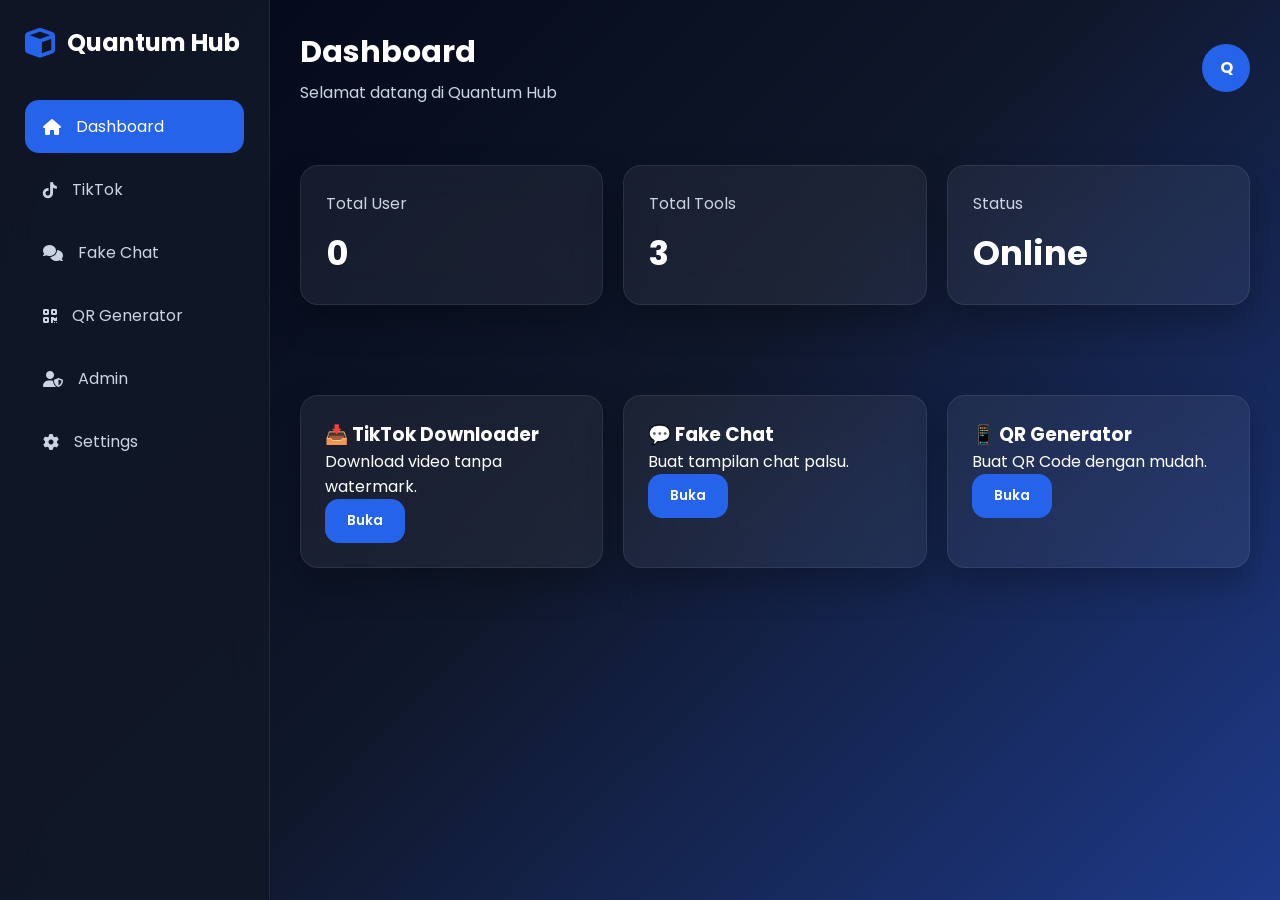
==== pages/dashboard.html @ 3cea06ce "First Quantum Hub" ====
<!DOCTYPE html>
<html lang="id">

<head>

    <meta charset="UTF-8">
    <meta name="viewport" content="width=device-width, initial-scale=1.0">

    <title>Quantum Hub | Dashboard</title>

    <!-- CSS -->
    <link rel="stylesheet" href="../assets/css/style.css">
    <link rel="stylesheet" href="../assets/css/layout.css">
    <link rel="stylesheet" href="../assets/css/components.css">
    <link rel="stylesheet" href="../assets/css/pages.css">
    <link rel="stylesheet" href="../assets/css/animations.css">
    <link rel="stylesheet" href="../assets/css/responsive.css">

    <!-- Font Awesome -->
    <link rel="stylesheet"
        href="https://cdnjs.cloudflare.com/ajax/libs/font-awesome/6.7.2/css/all.min.css">

</head>

<body>

<div class="app">

    <!-- Sidebar -->
    <aside class="sidebar">

        <div class="logo">
            <i class="fa-solid fa-cube"></i>
            <span>Quantum Hub</span>
        </div>

        <ul>

            <li>
                <a href="dashboard.html" class="active">
                    <i class="fa-solid fa-house"></i>
                    Dashboard
                </a>
            </li>

            <li>
                <a href="tiktok.html">
                    <i class="fa-brands fa-tiktok"></i>
                    TikTok
                </a>
            </li>

            <li>
                <a href="fakechat.html">
                    <i class="fa-solid fa-comments"></i>
                    Fake Chat
                </a>
            </li>

            <li>
                <a href="qr.html">
                    <i class="fa-solid fa-qrcode"></i>
                    QR Generator
                </a>
            </li>

            <li>
                <a href="admin.html">
                    <i class="fa-solid fa-user-shield"></i>
                    Admin
                </a>
            </li>

            <li>
                <a href="settings.html">
                    <i class="fa-solid fa-gear"></i>
                    Settings
                </a>
            </li>

        </ul>

    </aside>

    <!-- Main -->
    <main class="main">

        <header class="navbar">

            <div class="navbar-left">

                <h1>Dashboard</h1>

                <p>Selamat datang di Quantum Hub</p>

            </div>

            <div class="navbar-right">

                <div class="avatar">
                    Q
                </div>

            </div>

        </header>

        <!-- Statistik -->

        <section class="stats">

            <div class="card stat-card">
                <p>Total User</p>
                <h2 id="totalUsers">0</h2>
            </div>

            <div class="card stat-card">
                <p>Total Tools</p>
                <h2>3</h2>
            </div>

            <div class="card stat-card">
                <p>Status</p>
                <h2>Online</h2>
            </div>

        </section>

        <!-- Quick Tools -->

        <section class="tools">

            <div class="card hover-up">
                <h3>📥 TikTok Downloader</h3>
                <p>Download video tanpa watermark.</p>
                <button class="btn">Buka</button>
            </div>

            <div class="card hover-up">
                <h3>💬 Fake Chat</h3>
                <p>Buat tampilan chat palsu.</p>
                <button class="btn">Buka</button>
            </div>

            <div class="card hover-up">
                <h3>📱 QR Generator</h3>
                <p>Buat QR Code dengan mudah.</p>
                <button class="btn">Buka</button>
            </div>

        </section>

    </main>

</div>

<script src="../assets/js/utils.js"></script>
<script src="../assets/js/api.js"></script>
<script src="../assets/js/dashboard.js"></script>
<script src="../assets/js/app.js"></script>

</body>

</html>
---- assets/css/style.css ----
/* ==========================================
   QUANTUM HUB V2
   Master Style
========================================== */

/* Google Font */
@import url('https://fonts.googleapis.com/css2?family=Poppins:wght@300;400;500;600;700;800&display=swap');

/* Reset */

*{
    margin:0;
    padding:0;
    box-sizing:border-box;
}

/* Root Color */

:root{

    --primary:#2563eb;
    --primary-hover:#1d4ed8;

    --success:#22c55e;
    --warning:#f59e0b;
    --danger:#ef4444;

    --background:#0f172a;
    --surface:#111827;

    --card:rgba(255,255,255,.06);

    --border:rgba(255,255,255,.08);

    --text:#ffffff;
    --text-secondary:#cbd5e1;

    --radius:18px;

    --shadow:0 15px 35px rgba(0,0,0,.25);

    --transition:.3s;

}

/* Body */

body{

    font-family:'Poppins',sans-serif;

    background:linear-gradient(
        135deg,
        #020617,
        #0f172a,
        #1e3a8a
    );

    color:var(--text);

    min-height:100vh;

    overflow-x:hidden;

}

/* Link */

a{

    color:inherit;

    text-decoration:none;

}

/* List */

ul{

    list-style:none;

}

/* Button */

button{

    font-family:inherit;

    cursor:pointer;

    border:none;

}

/* Input */

input,
textarea,
select{

    font-family:inherit;

    outline:none;

}

/* Image */

img{

    max-width:100%;

    display:block;

}

/* Scrollbar */

::-webkit-scrollbar{

    width:8px;

}

::-webkit-scrollbar-track{

    background:#0b1120;

}

::-webkit-scrollbar-thumb{

    background:var(--primary);

    border-radius:999px;

}

/* Selection */

::selection{

    background:var(--primary);

    color:#fff;

}

/* Container */

.container{

    width:min(1200px,92%);

    margin:auto;

}

/* Glass Effect */

.glass{

    background:var(--card);

    backdrop-filter:blur(18px);

    border:1px solid var(--border);

    border-radius:var(--radius);

    box-shadow:var(--shadow);

}

/* Section */

section{

    padding:30px 0;

}

/* Animation */

.fade{

    animation:fade .5s ease;

}

@keyframes fade{

    from{

        opacity:0;

        transform:translateY(20px);

    }

    to{

        opacity:1;

        transform:translateY(0);

    }

}

/* Light Theme */

.light-mode{

    background:#f8fafc;

    color:#111827;

}

.light-mode .card,
.light-mode .login-box{

    background:#ffffff;

    color:#111827;

}
---- assets/css/layout.css ----
/* ==========================================
   QUANTUM HUB V2
   Layout
========================================== */

/* Wrapper */

.app {
  
  display: flex;
  
  min-height: 100vh;
  
}

/* ===========================
   Sidebar
=========================== */

.sidebar {
  
  width: 270px;
  
  background: rgba(17, 24, 39, .90);
  
  backdrop-filter: blur(20px);
  
  border-right: 1px solid var(--border);
  
  position: fixed;
  
  left: 0;
  
  top: 0;
  
  bottom: 0;
  
  padding: 25px;
  
  overflow-y: auto;
  
}

.logo {
  
  display: flex;
  
  align-items: center;
  
  gap: 12px;
  
  margin-bottom: 40px;
  
  font-size: 24px;
  
  font-weight: 700;
  
}

.logo i {
  
  color: var(--primary);
  
  font-size: 30px;
  
}

.sidebar ul {
  
  display: flex;
  
  flex-direction: column;
  
  gap: 10px;
  
}

.sidebar a {
  
  display: flex;
  
  align-items: center;
  
  gap: 15px;
  
  padding: 14px 18px;
  
  border-radius: 14px;
  
  color: var(--text-secondary);
  
  transition: var(--transition);
  
}

.sidebar a:hover {
  
  background: rgba(37, 99, 235, .15);
  
  color: var(--text);
  
}

.sidebar a.active {
  
  background: var(--primary);
  
  color: #fff;
  
}

/* ===========================
   Main
=========================== */

.main {
  
  flex: 1;
  
  margin-left: 270px;
  
  padding: 30px;
  
}

/* ===========================
   Navbar
=========================== */

.navbar {
  
  display: flex;
  
  justify-content: space-between;
  
  align-items: center;
  
  margin-bottom: 30px;
  
}

.navbar-left h1 {
  
  font-size: 30px;
  
  font-weight: 700;
  
}

.navbar-left p {
  
  color: var(--text-secondary);
  
  margin-top: 5px;
  
}

.navbar-right {
  
  display: flex;
  
  align-items: center;
  
  gap: 15px;
  
}

.avatar {
  
  width: 48px;
  
  height: 48px;
  
  border-radius: 50%;
  
  background: var(--primary);
  
  display: flex;
  
  justify-content: center;
  
  align-items: center;
  
  font-weight: 700;
  
  color: #fff;
  
}

/* ===========================
   Grid
=========================== */

.grid {
  
  display: grid;
  
  gap: 20px;
  
}

.grid-2 {
  
  grid-template-columns: repeat(2, 1fr);
  
}

.grid-3 {
  
  grid-template-columns: repeat(3, 1fr);
  
}

.grid-4 {
  
  grid-template-columns: repeat(4, 1fr);
  
}
---- assets/css/components.css ----
/* ==========================================
   QUANTUM HUB V2
   Components
========================================== */

/* ========= Card ========= */

.card {
  
  background: var(--card);
  
  border: 1px solid var(--border);
  
  border-radius: var(--radius);
  
  backdrop-filter: blur(18px);
  
  box-shadow: var(--shadow);
  
  padding: 24px;
  
  transition: var(--transition);
  
}

.card:hover {
  
  transform: translateY(-6px);
  
  border-color: var(--primary);
  
}

/* ========= Button ========= */

.btn {
  
  display: inline-flex;
  
  align-items: center;
  
  justify-content: center;
  
  gap: 10px;
  
  padding: 12px 22px;
  
  border: none;
  
  border-radius: 14px;
  
  background: var(--primary);
  
  color: #fff;
  
  font-weight: 600;
  
  cursor: pointer;
  
  transition: var(--transition);
  
}

.btn:hover {
  
  background: var(--primary-hover);
  
  transform: translateY(-2px);
  
}

.btn-outline {
  
  background: transparent;
  
  border: 1px solid var(--primary);
  
  color: var(--primary);
  
}

.btn-outline:hover {
  
  background: var(--primary);
  
  color: #fff;
  
}

/* ========= Input ========= */

.input {
  
  width: 100%;
  
  padding: 14px 16px;
  
  border-radius: 14px;
  
  border: 1px solid var(--border);
  
  background: rgba(255, 255, 255, .05);
  
  color: #fff;
  
  margin-top: 8px;
  
  transition: .3s;
  
}

.input:focus {
  
  border-color: var(--primary);
  
  box-shadow: 0 0 0 3px rgba(37, 99, 235, .2);
  
}

.input::placeholder {
  
  color: #94a3b8;
  
}

/* ========= Badge ========= */

.badge {
  
  display: inline-block;
  
  padding: 6px 12px;
  
  border-radius: 999px;
  
  font-size: 13px;
  
  font-weight: 600;
  
}

.badge-success {
  
  background: rgba(34, 197, 94, .15);
  
  color: #22c55e;
  
}

.badge-warning {
  
  background: rgba(245, 158, 11, .15);
  
  color: #f59e0b;
  
}

.badge-danger {
  
  background: rgba(239, 68, 68, .15);
  
  color: #ef4444;
  
}

/* ========= Table ========= */

.table {
  
  width: 100%;
  
  border-collapse: collapse;
  
}

.table th,
.table td {
  
  padding: 14px;
  
  border-bottom: 1px solid var(--border);
  
  text-align: left;
  
}

.table th {
  
  color: #fff;
  
}

.table td {
  
  color: var(--text-secondary);
  
}

/* ========= Loading ========= */

.loading {
  
  width: 22px;
  
  height: 22px;
  
  border: 3px solid rgba(255, 255, 255, .2);
  
  border-top-color: #fff;
  
  border-radius: 50%;
  
  animation: spin 1s linear infinite;
  
}

@keyframes spin {
  
  to {
    
    transform: rotate(360deg);
    
  }
  
}
/* ===========================
   Toast
=========================== */

.toast {
  
  position: fixed;
  
  right: 20px;
  
  bottom: 20px;
  
  background: #2563eb;
  
  color: #fff;
  
  padding: 14px 20px;
  
  border-radius: 12px;
  
  opacity: 0;
  
  transform: translateY(20px);
  
  transition: .3s;
  
  z-index: 9999;
  
  box-shadow: var(--shadow);
  
}

.toast.show {
  
  opacity: 1;
  
  transform: translateY(0);
  
}

.toast.error {
  
  background: #ef4444;
  
}

.toast.success {
  
  background: #22c55e;
  
}
---- assets/css/pages.css ----
/* ==========================================
   QUANTUM HUB V2
   Pages
========================================== */

/* ===========================
   Login
=========================== */

.login-page {
  
  min-height: 100vh;
  
  display: flex;
  
  justify-content: center;
  
  align-items: center;
  
  padding: 20px;
  
}

.login-box {
  
  width: 100%;
  
  max-width: 420px;
  
  background: var(--card);
  
  border: 1px solid var(--border);
  
  border-radius: var(--radius);
  
  backdrop-filter: blur(20px);
  
  box-shadow: var(--shadow);
  
  padding: 35px;
  
}

.login-box h1 {
  
  text-align: center;
  
  margin-bottom: 10px;
  
}

.login-box p {
  
  text-align: center;
  
  color: var(--text-secondary);
  
  margin-bottom: 25px;
  
}

.login-box .input {
  
  margin-bottom: 18px;
  
}

.login-box .btn {
  
  width: 100%;
  
}

/* ===========================
   Dashboard
=========================== */

.stats {
  
  display: grid;
  
  grid-template-columns: repeat(auto-fit, minmax(220px, 1fr));
  
  gap: 20px;
  
  margin-bottom: 30px;
  
}

.stat-card {
  
  padding: 25px;
  
}

.stat-card h2 {
  
  font-size: 34px;
  
  margin-top: 12px;
  
}

.stat-card p {
  
  color: var(--text-secondary);
  
}

.tools {
  
  display: grid;
  
  grid-template-columns: repeat(auto-fit, minmax(250px, 1fr));
  
  gap: 20px;
  
}

/* ===========================
   Admin
=========================== */

.admin-grid {
  
  display: grid;
  
  grid-template-columns: repeat(auto-fit, minmax(280px, 1fr));
  
  gap: 20px;
  
}

.admin-card {
  
  padding: 25px;
  
}

/* ===========================
   TikTok
=========================== */

.download-box {
  
  max-width: 700px;
  
  margin: auto;
  
}

.download-box .input {
  
  margin-bottom: 15px;
  
}

/* ===========================
   QR
=========================== */

.qr-box {
  
  text-align: center;
  
}

.qr-preview {
  
  margin-top: 25px;
  
}

/* ===========================
   Fake Chat
=========================== */

.chat-preview {
  
  min-height: 400px;
  
}
---- assets/css/animations.css ----
/* ==========================================
   QUANTUM HUB V2
   Animations
========================================== */

.fade-in {
  
  animation: fadeIn .5s ease;
  
}

.slide-up {
  
  animation: slideUp .5s ease;
  
}

.zoom-in {
  
  animation: zoomIn .4s ease;
  
}

@keyframes fadeIn {
  
  from {
    
    opacity: 0;
    
  }
  
  to {
    
    opacity: 1;
    
  }
  
}

@keyframes slideUp {
  
  from {
    
    opacity: 0;
    
    transform: translateY(30px);
    
  }
  
  to {
    
    opacity: 1;
    
    transform: translateY(0);
    
  }
  
}

@keyframes zoomIn {
  
  from {
    
    opacity: 0;
    
    transform: scale(.9);
    
  }
  
  to {
    
    opacity: 1;
    
    transform: scale(1);
    
  }
  
}

.hover-up {
  
  transition: .3s;
  
}

.hover-up:hover {
  
  transform: translateY(-6px);
  
}

.rotate {
  
  transition: .3s;
  
}

.rotate:hover {
  
  transform: rotate(5deg);
  
}
---- assets/css/responsive.css ----
/* ==========================================
   QUANTUM HUB V2
   Responsive
========================================== */

@media(max-width:992px) {
  
  .sidebar {
    
    width: 80px;
    
    padding: 18px 10px;
    
  }
  
  .logo span {
    
    display: none;
    
  }
  
  .sidebar a {
    
    justify-content: center;
    
    font-size: 0;
    
  }
  
  .sidebar a i {
    
    font-size: 20px;
    
    margin: 0;
    
  }
  
  .main {
    
    margin-left: 80px;
    
    padding: 20px;
    
  }
  
}

@media(max-width:768px) {
  
  .grid-2,
  .grid-3,
  .grid-4 {
    
    grid-template-columns: 1fr;
    
  }
  
  .stats {
    
    grid-template-columns: 1fr;
    
  }
  
  .tools {
    
    grid-template-columns: 1fr;
    
  }
  
  .admin-grid {
    
    grid-template-columns: 1fr;
    
  }
  
  .navbar {
    
    flex-direction: column;
    
    align-items: flex-start;
    
    gap: 15px;
    
  }
  
}

@media(max-width:480px) {
  
  .main {
    
    padding: 15px;
    
  }
  
  .card {
    
    padding: 18px;
    
  }
  
  .btn {
    
    width: 100%;
    
  }
  
}
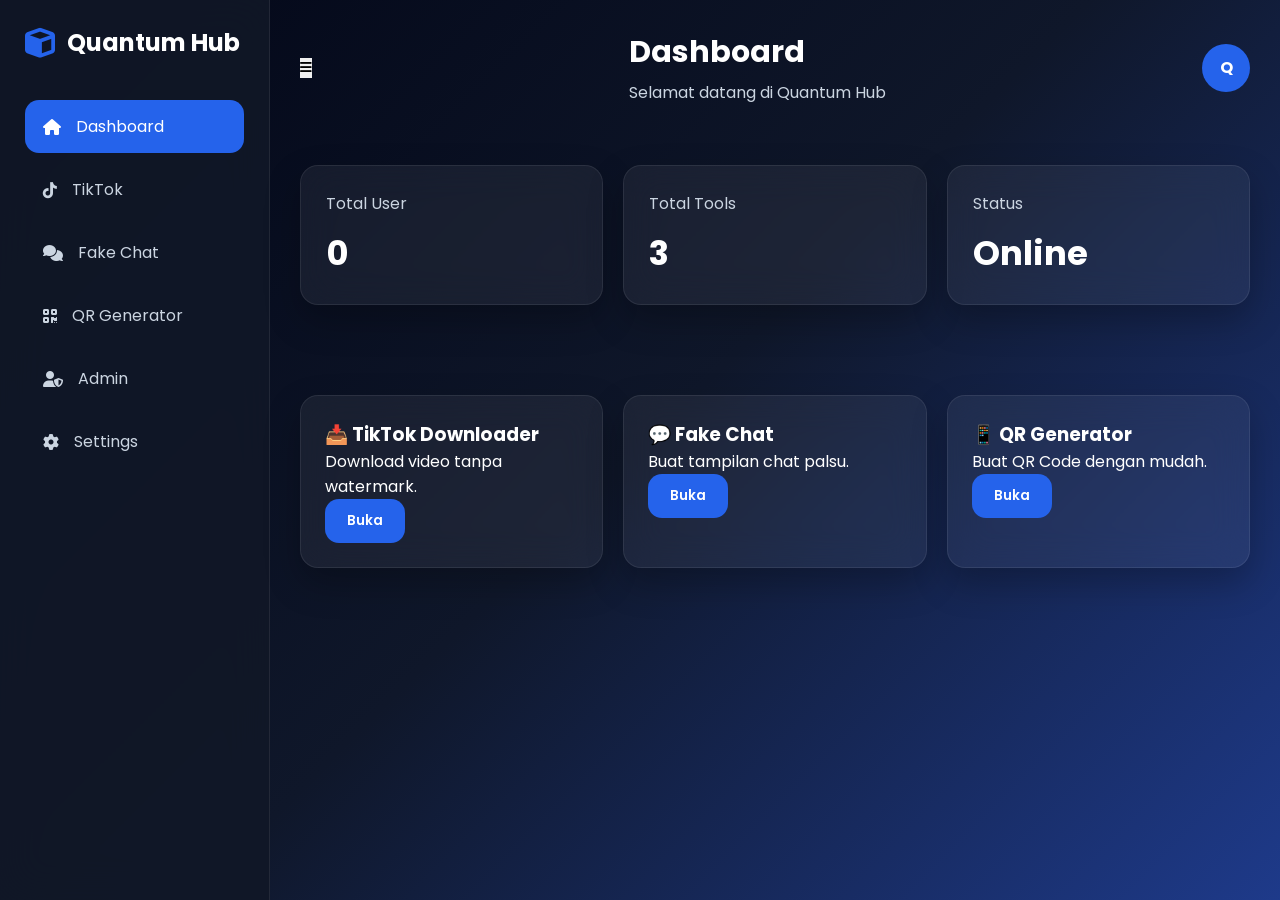
==== commit 57c00532: "tampilan" ====
--- a/pages/dashboard.html
+++ b/pages/dashboard.html
@@ -87,6 +87,12 @@
 
         <header class="navbar">
 
+    <button class="menu-btn" id="menuBtn">
+
+<i class="fa-solid fa-bars"></i>
+
+</button>
+
             <div class="navbar-left">
 
                 <h1>Dashboard</h1>
@@ -158,6 +164,7 @@
 <script src="../assets/js/api.js"></script>
 <script src="../assets/js/dashboard.js"></script>
 <script src="../assets/js/app.js"></script>
+<script src="../assets/js/menu.js"></script>
 
 </body>
 
--- a/assets/css/responsive.css
+++ b/assets/css/responsive.css
@@ -1,108 +1,112 @@
 /* ==========================================
-   QUANTUM HUB V2
-   Responsive
+   MOBILE RESPONSIVE
 ========================================== */
 
-@media(max-width:992px) {
-  
-  .sidebar {
-    
-    width: 80px;
-    
-    padding: 18px 10px;
-    
-  }
-  
-  .logo span {
-    
-    display: none;
-    
-  }
-  
-  .sidebar a {
-    
-    justify-content: center;
-    
-    font-size: 0;
-    
-  }
-  
-  .sidebar a i {
-    
-    font-size: 20px;
-    
-    margin: 0;
-    
-  }
-  
-  .main {
-    
-    margin-left: 80px;
-    
-    padding: 20px;
-    
-  }
-  
-}
 
-@media(max-width:768px) {
-  
-  .grid-2,
-  .grid-3,
-  .grid-4 {
-    
-    grid-template-columns: 1fr;
-    
-  }
-  
-  .stats {
-    
-    grid-template-columns: 1fr;
-    
-  }
-  
-  .tools {
-    
-    grid-template-columns: 1fr;
-    
-  }
-  
-  .admin-grid {
-    
-    grid-template-columns: 1fr;
-    
-  }
-  
-  .navbar {
-    
-    flex-direction: column;
-    
-    align-items: flex-start;
-    
-    gap: 15px;
-    
-  }
-  
-}
+@media (max-width: 768px){
 
-@media(max-width:480px) {
-  
-  .main {
-    
-    padding: 15px;
-    
-  }
-  
-  .card {
-    
-    padding: 18px;
-    
-  }
-  
-  .btn {
-    
-    width: 100%;
-    
-  }
-  
+
+    body{
+        overflow-x:hidden;
+    }
+
+
+    .app{
+        display:block;
+    }
+
+
+    /* Sidebar jadi menu tersembunyi */
+
+    .sidebar{
+
+        position:fixed;
+
+        top:0;
+        left:-260px;
+
+        width:250px;
+
+        height:100vh;
+
+        z-index:999;
+
+        transition:0.3s;
+
+    }
+
+
+    .sidebar.active{
+
+        left:0;
+
+    }
+
+
+
+    /* Main full layar */
+
+    .main{
+
+        width:100%;
+
+        padding:15px;
+
+    }
+
+
+
+    /* Navbar */
+
+    .navbar{
+
+        display:flex;
+
+        align-items:center;
+
+        justify-content:space-between;
+
+    }
+
+
+
+    /* Tombol garis 3 */
+
+    .menu-btn{
+
+        display:flex;
+
+        font-size:25px;
+
+        cursor:pointer;
+
+    }
+
+
+
+    /* Tools turun ke bawah */
+
+    .tools{
+
+        display:flex;
+
+        flex-direction:column;
+
+        gap:15px;
+
+    }
+
+
+
+    .stats{
+
+        display:flex;
+
+        flex-direction:column;
+
+        gap:15px;
+
+    }
+
+
 }
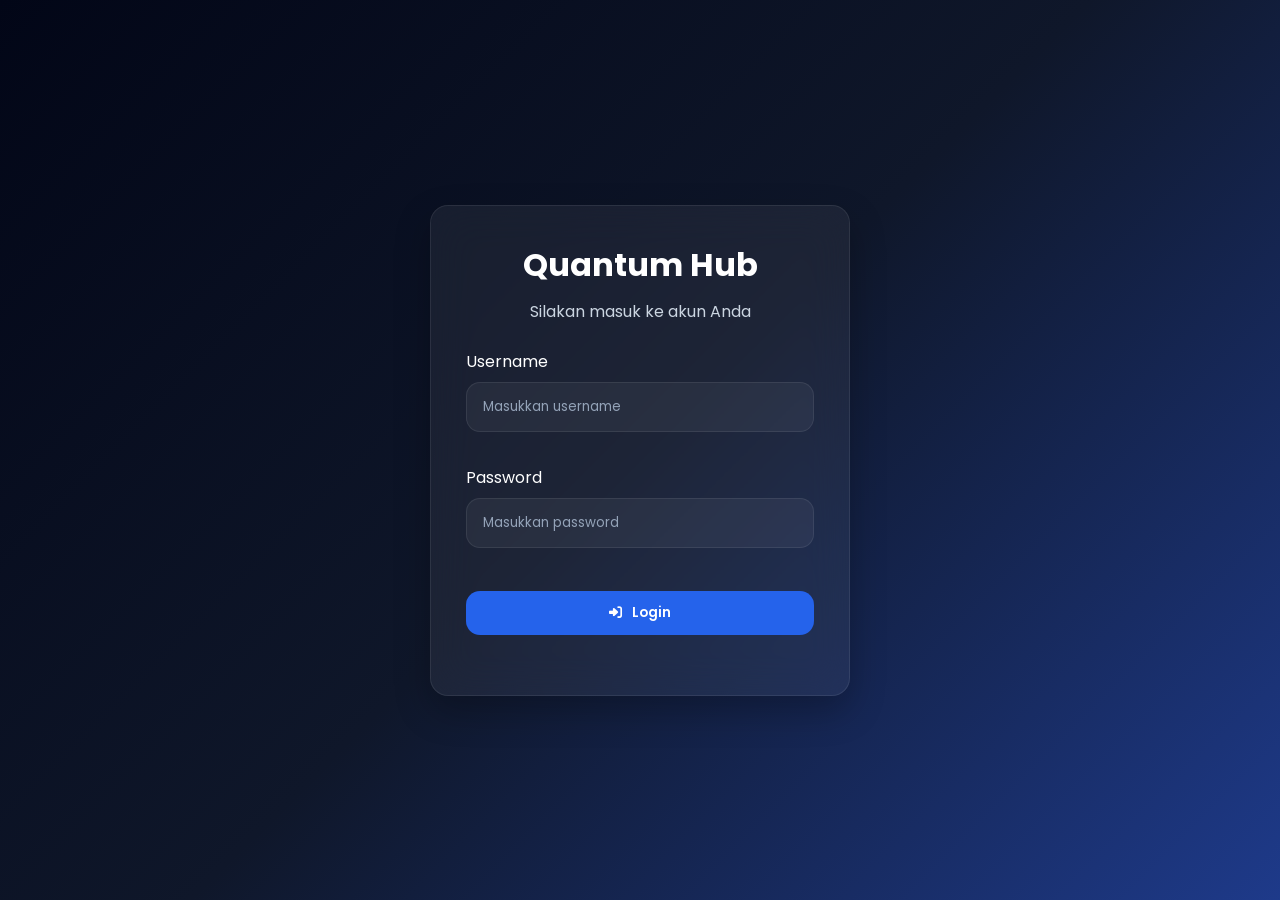
==== commit 3b06776a: "ubah" ====
--- a/pages/dashboard.html
+++ b/pages/dashboard.html
@@ -8,7 +8,9 @@
 
     <title>Quantum Hub | Dashboard</title>
 
+
     <!-- CSS -->
+
     <link rel="stylesheet" href="../assets/css/style.css">
     <link rel="stylesheet" href="../assets/css/layout.css">
     <link rel="stylesheet" href="../assets/css/components.css">
@@ -16,155 +18,384 @@
     <link rel="stylesheet" href="../assets/css/animations.css">
     <link rel="stylesheet" href="../assets/css/responsive.css">
 
+
     <!-- Font Awesome -->
+
     <link rel="stylesheet"
-        href="https://cdnjs.cloudflare.com/ajax/libs/font-awesome/6.7.2/css/all.min.css">
+    href="https://cdnjs.cloudflare.com/ajax/libs/font-awesome/6.7.2/css/all.min.css">
+
 
 </head>
 
+
 <body>
 
+
 <div class="app">
 
+
+
     <!-- Sidebar -->
+
     <aside class="sidebar">
 
+
         <div class="logo">
+
             <i class="fa-solid fa-cube"></i>
-            <span>Quantum Hub</span>
+
+            <span>
+                Quantum Hub
+            </span>
+
         </div>
 
+
+
         <ul>
 
-            <li>
+
+            <li>
+
                 <a href="dashboard.html" class="active">
+
                     <i class="fa-solid fa-house"></i>
+
                     Dashboard
-                </a>
-            </li>
-
-            <li>
+
+                </a>
+
+            </li>
+
+
+
+            <li>
+
                 <a href="tiktok.html">
+
                     <i class="fa-brands fa-tiktok"></i>
+
                     TikTok
-                </a>
-            </li>
-
-            <li>
+
+                </a>
+
+            </li>
+
+
+
+            <li>
+
                 <a href="fakechat.html">
+
                     <i class="fa-solid fa-comments"></i>
+
                     Fake Chat
-                </a>
-            </li>
-
-            <li>
+
+                </a>
+
+            </li>
+
+
+
+            <li>
+
                 <a href="qr.html">
+
                     <i class="fa-solid fa-qrcode"></i>
+
                     QR Generator
-                </a>
-            </li>
-
-            <li>
+
+                </a>
+
+            </li>
+
+
+
+            <li>
+
                 <a href="admin.html">
+
                     <i class="fa-solid fa-user-shield"></i>
+
                     Admin
-                </a>
-            </li>
-
-            <li>
+
+                </a>
+
+            </li>
+
+
+
+            <li>
+
                 <a href="settings.html">
+
                     <i class="fa-solid fa-gear"></i>
+
                     Settings
-                </a>
-            </li>
+
+                </a>
+
+            </li>
+
 
         </ul>
 
+
     </aside>
 
+
+
+
+
     <!-- Main -->
+
     <main class="main">
 
+
+
+        <!-- Navbar -->
+
         <header class="navbar">
 
-    <button class="menu-btn" id="menuBtn">
-
-<i class="fa-solid fa-bars"></i>
-
-</button>
 
             <div class="navbar-left">
 
-                <h1>Dashboard</h1>
-
-                <p>Selamat datang di Quantum Hub</p>
-
-            </div>
+
+
+                <button
+                class="menu-btn"
+                id="menuBtn">
+
+
+                    <i class="fa-solid fa-bars"></i>
+
+
+                </button>
+
+
+
+                <div>
+
+
+                    <h1>
+                        Dashboard
+                    </h1>
+
+
+                    <p>
+                        Selamat datang di Quantum Hub
+                    </p>
+
+
+                </div>
+
+
+
+            </div>
+
+
+
+
 
             <div class="navbar-right">
 
+
                 <div class="avatar">
+
                     Q
+
                 </div>
 
-            </div>
+
+            </div>
+
+
 
         </header>
 
+
+
+
+
+
+
         <!-- Statistik -->
 
+
         <section class="stats">
 
+
             <div class="card stat-card">
-                <p>Total User</p>
-                <h2 id="totalUsers">0</h2>
-            </div>
+
+
+                <p>
+                    Total User
+                </p>
+
+
+                <h2 id="totalUsers">
+                    0
+                </h2>
+
+
+            </div>
+
+
+
 
             <div class="card stat-card">
-                <p>Total Tools</p>
-                <h2>3</h2>
-            </div>
+
+
+                <p>
+                    Total Tools
+                </p>
+
+
+                <h2>
+                    3
+                </h2>
+
+
+            </div>
+
+
+
+
 
             <div class="card stat-card">
-                <p>Status</p>
-                <h2>Online</h2>
-            </div>
+
+
+                <p>
+                    Status
+                </p>
+
+
+                <h2>
+                    Online
+                </h2>
+
+
+            </div>
+
+
 
         </section>
 
-        <!-- Quick Tools -->
+
+
+
+
+
+
+        <!-- Tools -->
+
 
         <section class="tools">
 
+
+
             <div class="card hover-up">
-                <h3>📥 TikTok Downloader</h3>
-                <p>Download video tanpa watermark.</p>
-                <button class="btn">Buka</button>
-            </div>
+
+
+                <h3>
+                    📥 TikTok Downloader
+                </h3>
+
+
+                <p>
+                    Download video tanpa watermark.
+                </p>
+
+
+                <button class="btn">
+                    Buka
+                </button>
+
+
+            </div>
+
+
+
+
 
             <div class="card hover-up">
-                <h3>💬 Fake Chat</h3>
-                <p>Buat tampilan chat palsu.</p>
-                <button class="btn">Buka</button>
-            </div>
+
+
+                <h3>
+                    💬 Fake Chat
+                </h3>
+
+
+                <p>
+                    Buat tampilan chat palsu.
+                </p>
+
+
+                <button class="btn">
+                    Buka
+                </button>
+
+
+            </div>
+
+
+
+
 
             <div class="card hover-up">
-                <h3>📱 QR Generator</h3>
-                <p>Buat QR Code dengan mudah.</p>
-                <button class="btn">Buka</button>
-            </div>
+
+
+                <h3>
+                    📱 QR Generator
+                </h3>
+
+
+                <p>
+                    Buat QR Code dengan mudah.
+                </p>
+
+
+                <button class="btn">
+                    Buka
+                </button>
+
+
+            </div>
+
+
 
         </section>
 
+
+
+
+
     </main>
 
+
+
+
 </div>
 
+
+
+
+
+<!-- JS -->
+
 <script src="../assets/js/utils.js"></script>
+
 <script src="../assets/js/api.js"></script>
+
+<script src="../assets/js/auth.js"></script>
+
 <script src="../assets/js/dashboard.js"></script>
+
+<script src="../assets/js/menu.js"></script>
+
 <script src="../assets/js/app.js"></script>
-<script src="../assets/js/menu.js"></script>
+
+
 
 </body>
 
--- a/assets/css/responsive.css
+++ b/assets/css/responsive.css
@@ -1,28 +1,34 @@
 /* ==========================================
+   QUANTUM HUB V2
    MOBILE RESPONSIVE
 ========================================== */
 
 
-@media (max-width: 768px){
+.menu-btn{
+
+    display:none;
+
+}
 
 
-    body{
-        overflow-x:hidden;
+
+@media(max-width:768px){
+
+
+    .app{
+
+        display:block;
+
     }
 
 
-    .app{
-        display:block;
-    }
-
-
-    /* Sidebar jadi menu tersembunyi */
 
     .sidebar{
 
         position:fixed;
 
         top:0;
+
         left:-260px;
 
         width:250px;
@@ -31,9 +37,10 @@
 
         z-index:999;
 
-        transition:0.3s;
+        transition:.3s;
 
     }
+
 
 
     .sidebar.active{
@@ -44,8 +51,6 @@
 
 
 
-    /* Main full layar */
-
     .main{
 
         width:100%;
@@ -55,8 +60,6 @@
     }
 
 
-
-    /* Navbar */
 
     .navbar{
 
@@ -70,21 +73,31 @@
 
 
 
-    /* Tombol garis 3 */
-
-    .menu-btn{
+    .navbar-left{
 
         display:flex;
 
-        font-size:25px;
+        align-items:center;
 
-        cursor:pointer;
+        gap:15px;
 
     }
 
 
 
-    /* Tools turun ke bawah */
+    .menu-btn{
+
+        display:block;
+
+        background:none;
+
+        border:none;
+
+        font-size:25px;
+
+    }
+
+
 
     .tools{
 
